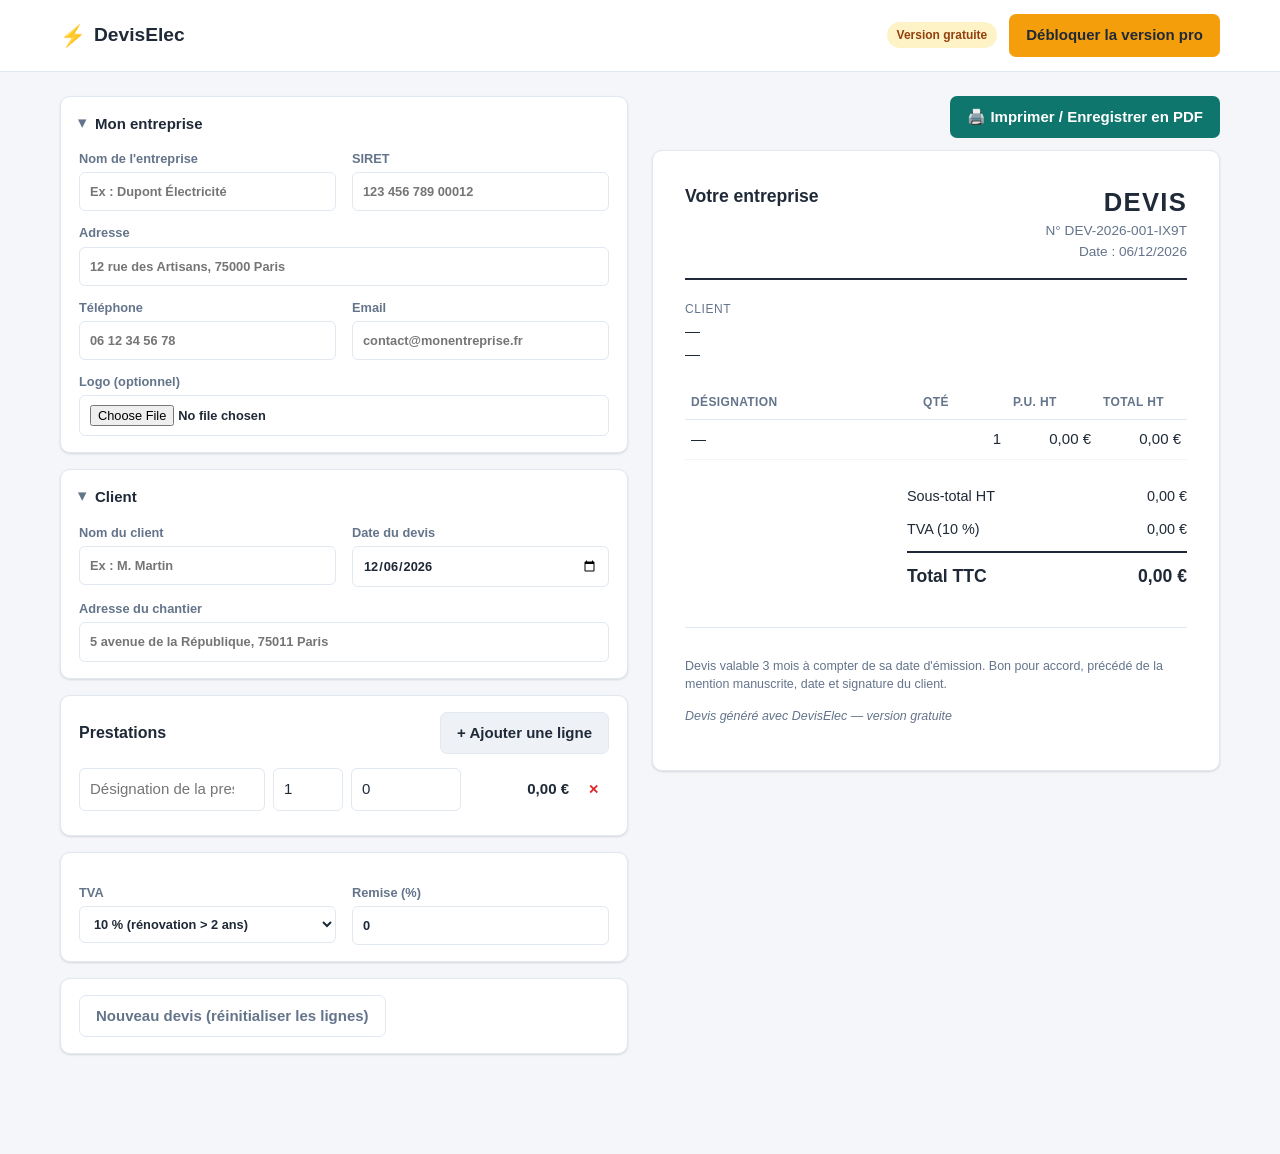
==== app.html @ b97cabdc "Ajouter une vraie page d'accueil (l'outil déménage vers app.html) L'outil était directement servi à " ====
<!DOCTYPE html>
<html lang="fr">
<head>
<meta charset="UTF-8">
<meta name="viewport" content="width=device-width, initial-scale=1.0">
<title>Créer un devis — DevisElec</title>
<meta name="description" content="Créez un devis électricien professionnel en quelques minutes : prestations courantes préremplies, calcul automatique, export PDF.">
<meta http-equiv="Content-Security-Policy" content="default-src 'self'; img-src 'self' data:; style-src 'self'; script-src 'self'; base-uri 'self'; form-action 'none';">
<link rel="icon" href="data:,">
<link rel="stylesheet" href="css/style.css">
<link rel="stylesheet" href="css/print.css" media="print">
</head>
<body>

<header class="topbar no-print">
  <div class="topbar-inner">
    <a class="brand" href="index.html">
      <span class="brand-mark">⚡</span>
      <span class="brand-name">DevisElec</span>
    </a>
    <div class="topbar-actions">
      <span id="unlock-status" class="badge badge-free">Version gratuite</span>
      <button id="btn-unlock" class="btn btn-accent">Débloquer la version pro</button>
    </div>
  </div>
</header>

<main class="layout">

  <section class="panel form-panel no-print">

    <details class="card" id="card-entreprise" open>
      <summary>Mon entreprise</summary>
      <div class="card-body grid-2">
        <label>Nom de l'entreprise
          <input type="text" id="ent-nom" placeholder="Ex : Dupont Électricité">
        </label>
        <label>SIRET
          <input type="text" id="ent-siret" placeholder="123 456 789 00012">
        </label>
        <label class="span-2">Adresse
          <input type="text" id="ent-adresse" placeholder="12 rue des Artisans, 75000 Paris">
        </label>
        <label>Téléphone
          <input type="tel" id="ent-tel" placeholder="06 12 34 56 78">
        </label>
        <label>Email
          <input type="email" id="ent-email" placeholder="contact@monentreprise.fr">
        </label>
        <label class="span-2">Logo (optionnel)
          <input type="file" id="ent-logo" accept="image/*">
        </label>
      </div>
    </details>

    <details class="card" id="card-client" open>
      <summary>Client</summary>
      <div class="card-body grid-2">
        <label>Nom du client
          <input type="text" id="cli-nom" placeholder="Ex : M. Martin">
        </label>
        <label>Date du devis
          <input type="date" id="devis-date">
        </label>
        <label class="span-2">Adresse du chantier
          <input type="text" id="cli-adresse" placeholder="5 avenue de la République, 75011 Paris">
        </label>
      </div>
    </details>

    <div class="card">
      <div class="card-header-row">
        <h2>Prestations</h2>
        <button id="btn-add-ligne" class="btn btn-secondary">+ Ajouter une ligne</button>
      </div>
      <div class="card-body">
        <datalist id="prestations-courantes"></datalist>
        <div id="lignes-container" class="lignes-container"></div>
      </div>
    </div>

    <div class="card">
      <div class="card-body grid-2">
        <label>TVA
          <select id="tva-taux">
            <option value="20">20 % (standard / neuf)</option>
            <option value="10" selected>10 % (rénovation &gt; 2 ans)</option>
            <option value="5.5">5,5 % (amélioration énergétique)</option>
            <option value="0">0 % (auto-liquidation / export)</option>
          </select>
        </label>
        <label>Remise (%)
          <input type="number" id="remise" value="0" min="0" max="100" step="0.5">
        </label>
      </div>
    </div>

    <div class="card">
      <button id="btn-reset" class="btn btn-ghost">Nouveau devis (réinitialiser les lignes)</button>
    </div>

  </section>

  <section class="panel preview-panel">
    <div class="preview-toolbar no-print">
      <button id="btn-print" class="btn btn-primary">🖨️ Imprimer / Enregistrer en PDF</button>
    </div>

    <article id="devis-preview" class="devis-doc">
      <header class="doc-header">
        <div class="doc-emetteur">
          <img id="preview-logo" class="doc-logo" alt="" hidden>
          <div class="doc-emetteur-nom" id="preview-ent-nom">Votre entreprise</div>
          <div class="doc-emetteur-details" id="preview-ent-details"></div>
        </div>
        <div class="doc-titre">
          <h1>DEVIS</h1>
          <div id="preview-numero">N° —</div>
          <div id="preview-date">Date : —</div>
        </div>
      </header>

      <section class="doc-client">
        <div class="doc-client-label">Client</div>
        <div id="preview-cli-nom">—</div>
        <div id="preview-cli-adresse">—</div>
      </section>

      <table class="doc-table">
        <thead>
          <tr>
            <th class="col-designation">Désignation</th>
            <th class="col-qte">Qté</th>
            <th class="col-pu">P.U. HT</th>
            <th class="col-total">Total HT</th>
          </tr>
        </thead>
        <tbody id="preview-lignes"></tbody>
      </table>

      <section class="doc-totaux">
        <div class="doc-totaux-row"><span>Sous-total HT</span><span id="preview-sous-total">0,00 €</span></div>
        <div class="doc-totaux-row" id="preview-remise-row" hidden><span>Remise</span><span id="preview-remise">0,00 €</span></div>
        <div class="doc-totaux-row"><span id="preview-tva-label">TVA (10 %)</span><span id="preview-tva">0,00 €</span></div>
        <div class="doc-totaux-row doc-total-final"><span>Total TTC</span><span id="preview-total-ttc">0,00 €</span></div>
      </section>

      <footer class="doc-footer">
        <p>Devis valable 3 mois à compter de sa date d'émission. Bon pour accord, précédé de la mention manuscrite, date et signature du client.</p>
        <p id="preview-watermark" class="watermark">Devis généré avec DevisElec — version gratuite</p>
      </footer>
    </article>
  </section>

</main>

<dialog id="dialog-unlock">
  <div class="dialog-body">
    <h2>Débloquer DevisElec</h2>
    <p>La version gratuite ajoute une mention « généré avec DevisElec » en bas de vos devis. Débloquez le compte pour la retirer définitivement, sur ce navigateur.</p>
    <p class="price">19 € <span>paiement unique</span></p>
    <a id="lien-stripe-unlock" class="btn btn-accent" href="#" target="_blank" rel="noopener">Débloquer maintenant</a>
    <button id="dialog-unlock-close" class="btn btn-ghost">Fermer</button>
    <p class="fine-print">Paiement sécurisé par Stripe. Après paiement, vous revenez automatiquement ici et la version pro est activée sur ce navigateur.</p>
  </div>
</dialog>

<script src="js/security.js"></script>
<script src="js/storage.js"></script>
<script src="js/app.js"></script>
</body>
</html>
---- css/style.css ----
:root {
  --bg: #f4f6f9;
  --panel: #ffffff;
  --border: #e2e8f0;
  --text: #1f2937;
  --text-muted: #64748b;
  --accent: #0f766e;
  --accent-dark: #0b5c56;
  --accent-contrast: #ffffff;
  --danger: #dc2626;
  --radius: 10px;
  --shadow: 0 1px 3px rgba(15, 23, 42, 0.08), 0 1px 2px rgba(15, 23, 42, 0.06);
}

* { box-sizing: border-box; }

[hidden] { display: none !important; }

body {
  margin: 0;
  font-family: -apple-system, "Segoe UI", Roboto, Arial, sans-serif;
  background: var(--bg);
  color: var(--text);
  font-size: 15px;
  line-height: 1.5;
}

h1, h2 { margin: 0; }

/* Topbar */
.topbar {
  background: var(--panel);
  border-bottom: 1px solid var(--border);
  position: sticky;
  top: 0;
  z-index: 10;
}
.topbar-inner {
  max-width: 1200px;
  margin: 0 auto;
  padding: 14px 20px;
  display: flex;
  align-items: center;
  justify-content: space-between;
}
.brand { display: flex; align-items: center; gap: 8px; font-weight: 700; font-size: 1.2rem; color: inherit; text-decoration: none; }
.brand-mark { font-size: 1.3rem; }
.topbar-actions { display: flex; align-items: center; gap: 12px; }

.badge {
  font-size: 0.75rem;
  font-weight: 600;
  padding: 4px 10px;
  border-radius: 999px;
}
.badge-free { background: #fef3c7; color: #92400e; }
.badge-pro { background: #d1fae5; color: #065f46; }

/* Layout */
.layout {
  max-width: 1200px;
  margin: 24px auto;
  padding: 0 20px 60px;
  display: grid;
  grid-template-columns: minmax(0, 1fr) minmax(0, 1fr);
  gap: 24px;
  align-items: start;
}
@media (max-width: 900px) {
  .layout { grid-template-columns: 1fr; }
}

.panel { min-width: 0; }

/* Cards */
.card {
  background: var(--panel);
  border: 1px solid var(--border);
  border-radius: var(--radius);
  box-shadow: var(--shadow);
  margin-bottom: 16px;
  padding: 16px 18px;
}
.card > summary {
  cursor: pointer;
  font-weight: 600;
  list-style: none;
  display: flex;
  align-items: center;
}
.card > summary::-webkit-details-marker { display: none; }
.card > summary::before {
  content: "▸";
  display: inline-block;
  margin-right: 8px;
  transition: transform 0.15s ease;
  color: var(--text-muted);
}
details[open] > summary::before { transform: rotate(90deg); }
.card-body { margin-top: 14px; }
.card-header-row {
  display: flex;
  align-items: center;
  justify-content: space-between;
  margin-bottom: 4px;
}
.card-header-row h2 { font-size: 1rem; }

.grid-2 {
  display: grid;
  grid-template-columns: 1fr 1fr;
  gap: 12px 16px;
}
.span-2 { grid-column: 1 / -1; }
@media (max-width: 560px) {
  .grid-2 { grid-template-columns: 1fr; }
}

label {
  display: flex;
  flex-direction: column;
  gap: 4px;
  font-size: 0.8rem;
  font-weight: 600;
  color: var(--text-muted);
}
input, select {
  font: inherit;
  padding: 9px 10px;
  border: 1px solid var(--border);
  border-radius: 6px;
  color: var(--text);
  background: #fff;
}
input:focus, select:focus {
  outline: 2px solid var(--accent);
  outline-offset: -1px;
}

/* Buttons */
.btn {
  font: inherit;
  font-weight: 600;
  padding: 9px 16px;
  border-radius: 7px;
  border: 1px solid transparent;
  cursor: pointer;
  text-decoration: none;
  display: inline-flex;
  align-items: center;
  gap: 6px;
}
.btn-primary { background: var(--accent); color: var(--accent-contrast); }
.btn-primary:hover { background: var(--accent-dark); }
.btn-accent { background: #f59e0b; color: #1f2937; }
.btn-accent:hover { background: #d97706; color: #fff; }
.btn-secondary { background: #eef2f7; color: var(--text); border-color: var(--border); }
.btn-secondary:hover { background: #e2e8f0; }
.btn-ghost { background: transparent; color: var(--text-muted); border-color: var(--border); }
.btn-ghost:hover { background: #f1f5f9; }
.btn-danger-ghost { background: transparent; color: var(--danger); border: none; padding: 4px 8px; font-weight: 700; }

/* Lignes de prestations */
.ligne-row {
  display: grid;
  grid-template-columns: minmax(0, 1fr) 70px 110px 100px 32px;
  gap: 8px;
  align-items: center;
  margin-bottom: 8px;
}
.ligne-row input { width: 100%; }
.ligne-total { text-align: right; font-weight: 600; font-variant-numeric: tabular-nums; }
@media (max-width: 560px) {
  .ligne-row { grid-template-columns: 1fr; }
  .ligne-total { text-align: left; }
}

/* Preview / devis document */
.preview-toolbar { margin-bottom: 12px; display: flex; justify-content: flex-end; }

.devis-doc {
  background: #fff;
  border: 1px solid var(--border);
  border-radius: var(--radius);
  box-shadow: var(--shadow);
  padding: 32px;
}
.doc-header {
  display: flex;
  justify-content: space-between;
  align-items: flex-start;
  border-bottom: 2px solid var(--text);
  padding-bottom: 16px;
  margin-bottom: 20px;
  gap: 16px;
}
.doc-logo { max-height: 60px; max-width: 180px; margin-bottom: 8px; }
/* min-width: 0 nécessaire : sans ça, un enfant flex ne rétrécit jamais sous la largeur de son
   contenu non cassable, même avec overflow-wrap — un nom d'entreprise collé sans espace poussait
   toute la page en largeur (constaté : ~3460px de débordement avec 320 caractères). */
.doc-emetteur { min-width: 0; }
.doc-emetteur-nom { font-weight: 700; font-size: 1.1rem; overflow-wrap: break-word; }
.doc-emetteur-details { color: var(--text-muted); font-size: 0.85rem; white-space: pre-line; overflow-wrap: break-word; }
.doc-titre { text-align: right; }
.doc-titre h1 { font-size: 1.6rem; letter-spacing: 0.05em; }
.doc-titre div { color: var(--text-muted); font-size: 0.85rem; }

.doc-client { margin-bottom: 20px; }
.doc-client-label { font-size: 0.75rem; text-transform: uppercase; letter-spacing: 0.05em; color: var(--text-muted); margin-bottom: 2px; }

/* table-layout: fixed + largeurs figées sur les 3 colonnes numériques : sans ça, une désignation
   avec un mot très long (sans espace) pousse toute la table au-delà de la largeur imprimable et
   les colonnes numériques disparaissent hors page en PDF (constaté avec un token de 100+ caractères). */
.doc-table { width: 100%; border-collapse: collapse; margin-bottom: 20px; table-layout: fixed; overflow-wrap: break-word; }
.doc-table th {
  text-align: left;
  font-size: 0.75rem;
  text-transform: uppercase;
  letter-spacing: 0.03em;
  color: var(--text-muted);
  border-bottom: 1px solid var(--border);
  padding: 8px 6px;
}
.doc-table td { padding: 8px 6px; border-bottom: 1px solid #f1f5f9; }
.col-designation { overflow-wrap: break-word; word-break: break-word; }
.col-qte, .col-pu, .col-total { text-align: right; white-space: nowrap; width: 90px; }
/* Sous ~600px, les 3 colonnes numériques à 90px ne laissent presque plus de place à la
   désignation (constaté : "DÉSIGNATION" s'empilait lettre par lettre sur mobile, 375px). Doit
   rester APRÈS la règle de base ci-dessus : même sélecteur, même spécificité, l'ordre décide. */
@media (max-width: 600px) {
  .doc-table { font-size: 0.82rem; }
  .doc-table th, .doc-table td { padding: 6px 4px; }
  .col-qte, .col-pu, .col-total { width: 52px; }
}

.doc-totaux { margin-left: auto; width: 280px; }
.doc-totaux-row { display: flex; justify-content: space-between; padding: 6px 0; font-size: 0.9rem; }
.doc-total-final { border-top: 2px solid var(--text); margin-top: 4px; padding-top: 10px; font-weight: 700; font-size: 1.1rem; }

.doc-footer { margin-top: 32px; padding-top: 16px; border-top: 1px solid var(--border); font-size: 0.78rem; color: var(--text-muted); }
.watermark { font-style: italic; margin-top: 8px; }

/* Dialog */
dialog {
  border: none;
  border-radius: var(--radius);
  box-shadow: 0 20px 40px rgba(0,0,0,0.2);
  padding: 0;
  max-width: 420px;
  width: 92%;
}
dialog::backdrop { background: rgba(15, 23, 42, 0.5); }
.dialog-body { padding: 24px; display: flex; flex-direction: column; gap: 12px; }
.dialog-body .price { font-size: 1.6rem; font-weight: 700; }
.dialog-body .price span { font-size: 0.75rem; font-weight: 400; color: var(--text-muted); }
.dialog-body .fine-print { font-size: 0.75rem; color: var(--text-muted); }

.no-print {}
---- css/print.css ----
body * { visibility: hidden; }

#devis-preview, #devis-preview * { visibility: visible; }

.no-print { display: none !important; }

#devis-preview {
  position: absolute;
  top: 0;
  left: 0;
  width: 100%;
  border: none;
  box-shadow: none;
  padding: 0;
  margin: 0;
}

body.unlocked #devis-preview .watermark {
  display: none;
}

/* Sans ça, un devis de 15 lignes coupe le bloc totaux en deux (sous-total en bas de page 1,
   TVA/total seuls en haut d'une page 2 quasi vide), et un devis de 60 lignes rejette le
   filigrane seul sur une 4e page pour une ligne de texte. Constaté en PDF réel, pas en aperçu écran. */
.doc-totaux, .doc-footer {
  break-inside: avoid;
}

@page {
  margin: 16mm;
}
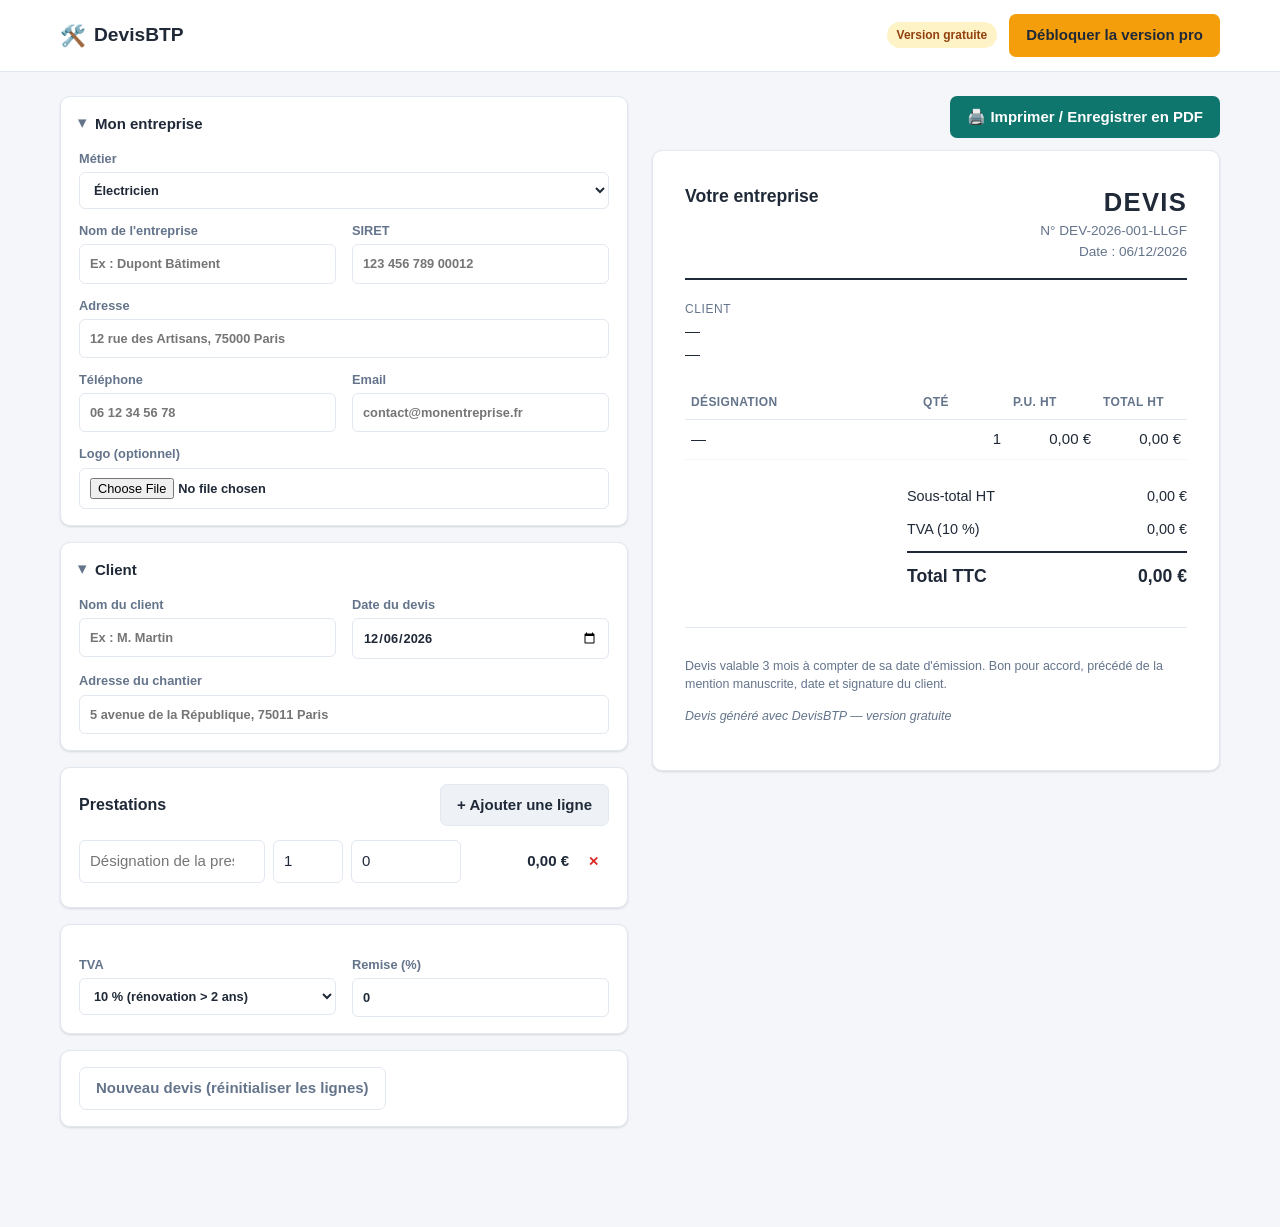
==== commit 033ffb87: "Généraliser à tous les corps de métier du BTP (DevisElec devient DevisBTP) Rien dans l'architecture " ====
--- a/app.html
+++ b/app.html
@@ -3,8 +3,8 @@
 <head>
 <meta charset="UTF-8">
 <meta name="viewport" content="width=device-width, initial-scale=1.0">
-<title>Créer un devis — DevisElec</title>
-<meta name="description" content="Créez un devis électricien professionnel en quelques minutes : prestations courantes préremplies, calcul automatique, export PDF.">
+<title>Créer un devis — DevisBTP</title>
+<meta name="description" content="Créez un devis professionnel en quelques minutes, quel que soit votre métier du bâtiment : prestations courantes préremplies, calcul automatique, export PDF.">
 <meta http-equiv="Content-Security-Policy" content="default-src 'self'; img-src 'self' data:; style-src 'self'; script-src 'self'; base-uri 'self'; form-action 'none';">
 <link rel="icon" href="data:,">
 <link rel="stylesheet" href="css/style.css">
@@ -15,8 +15,8 @@
 <header class="topbar no-print">
   <div class="topbar-inner">
     <a class="brand" href="index.html">
-      <span class="brand-mark">⚡</span>
-      <span class="brand-name">DevisElec</span>
+      <span class="brand-mark">🛠️</span>
+      <span class="brand-name">DevisBTP</span>
     </a>
     <div class="topbar-actions">
       <span id="unlock-status" class="badge badge-free">Version gratuite</span>
@@ -32,8 +32,11 @@
     <details class="card" id="card-entreprise" open>
       <summary>Mon entreprise</summary>
       <div class="card-body grid-2">
+        <label class="span-2">Métier
+          <select id="metier"></select>
+        </label>
         <label>Nom de l'entreprise
-          <input type="text" id="ent-nom" placeholder="Ex : Dupont Électricité">
+          <input type="text" id="ent-nom" placeholder="Ex : Dupont Bâtiment">
         </label>
         <label>SIRET
           <input type="text" id="ent-siret" placeholder="123 456 789 00012">
@@ -147,7 +150,7 @@
 
       <footer class="doc-footer">
         <p>Devis valable 3 mois à compter de sa date d'émission. Bon pour accord, précédé de la mention manuscrite, date et signature du client.</p>
-        <p id="preview-watermark" class="watermark">Devis généré avec DevisElec — version gratuite</p>
+        <p id="preview-watermark" class="watermark">Devis généré avec DevisBTP — version gratuite</p>
       </footer>
     </article>
   </section>
@@ -156,8 +159,8 @@
 
 <dialog id="dialog-unlock">
   <div class="dialog-body">
-    <h2>Débloquer DevisElec</h2>
-    <p>La version gratuite ajoute une mention « généré avec DevisElec » en bas de vos devis. Débloquez le compte pour la retirer définitivement, sur ce navigateur.</p>
+    <h2>Débloquer DevisBTP</h2>
+    <p>La version gratuite ajoute une mention « généré avec DevisBTP » en bas de vos devis. Débloquez le compte pour la retirer définitivement, sur ce navigateur.</p>
     <p class="price">19 € <span>paiement unique</span></p>
     <a id="lien-stripe-unlock" class="btn btn-accent" href="#" target="_blank" rel="noopener">Débloquer maintenant</a>
     <button id="dialog-unlock-close" class="btn btn-ghost">Fermer</button>
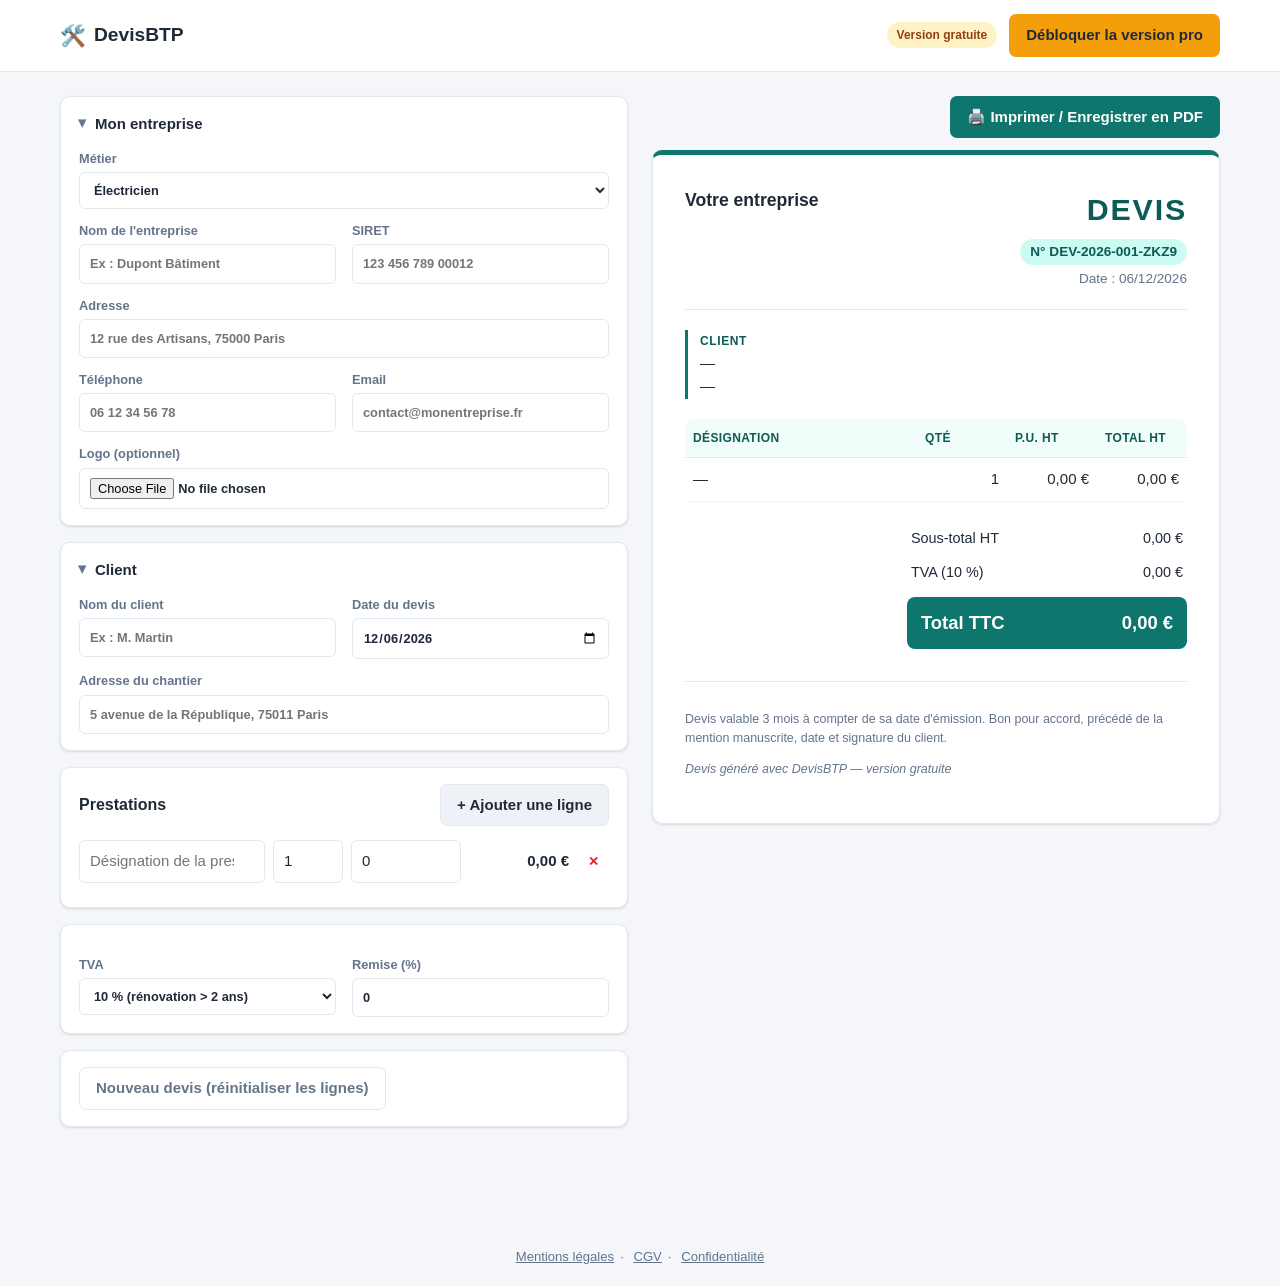
==== commit b397ddad: "Pages légales + référencement (SEO) — préparer la vraie mise en vente Deux manques bloquaient une vr" ====
--- a/app.html
+++ b/app.html
@@ -5,8 +5,18 @@
 <meta name="viewport" content="width=device-width, initial-scale=1.0">
 <title>Créer un devis — DevisBTP</title>
 <meta name="description" content="Créez un devis professionnel en quelques minutes, quel que soit votre métier du bâtiment : prestations courantes préremplies, calcul automatique, export PDF.">
+<link rel="canonical" href="https://demooo92000.github.io/devis-btp/app.html">
+<meta property="og:type" content="website">
+<meta property="og:site_name" content="DevisBTP">
+<meta property="og:title" content="Créer un devis — DevisBTP">
+<meta property="og:description" content="Prestations préremplies pour votre métier du bâtiment, calcul automatique, export PDF. Gratuit pour commencer.">
+<meta property="og:image" content="https://demooo92000.github.io/devis-btp/og-image.png">
+<meta property="og:url" content="https://demooo92000.github.io/devis-btp/app.html">
+<meta property="og:locale" content="fr_FR">
+<meta name="twitter:card" content="summary_large_image">
+<meta name="twitter:image" content="https://demooo92000.github.io/devis-btp/og-image.png">
 <meta http-equiv="Content-Security-Policy" content="default-src 'self'; img-src 'self' data:; style-src 'self'; script-src 'self'; base-uri 'self'; form-action 'none';">
-<link rel="icon" href="data:,">
+<link rel="icon" href="favicon.svg" type="image/svg+xml">
 <link rel="stylesheet" href="css/style.css">
 <link rel="stylesheet" href="css/print.css" media="print">
 </head>
@@ -157,6 +167,12 @@
 
 </main>
 
+<footer class="legal-footer-nav no-print">
+  <a href="mentions-legales.html">Mentions légales</a><span>·</span>
+  <a href="cgv.html">CGV</a><span>·</span>
+  <a href="confidentialite.html">Confidentialité</a>
+</footer>
+
 <dialog id="dialog-unlock">
   <div class="dialog-body">
     <h2>Débloquer DevisBTP</h2>
--- a/css/style.css
+++ b/css/style.css
@@ -181,6 +181,7 @@
 .devis-doc {
   background: #fff;
   border: 1px solid var(--border);
+  border-top: 5px solid var(--accent);
   border-radius: var(--radius);
   box-shadow: var(--shadow);
   padding: 32px;
@@ -189,8 +190,8 @@
   display: flex;
   justify-content: space-between;
   align-items: flex-start;
-  border-bottom: 2px solid var(--text);
-  padding-bottom: 16px;
+  border-bottom: 1px solid var(--border);
+  padding-bottom: 20px;
   margin-bottom: 20px;
   gap: 16px;
 }
@@ -202,11 +203,24 @@
 .doc-emetteur-nom { font-weight: 700; font-size: 1.1rem; overflow-wrap: break-word; }
 .doc-emetteur-details { color: var(--text-muted); font-size: 0.85rem; white-space: pre-line; overflow-wrap: break-word; }
 .doc-titre { text-align: right; }
-.doc-titre h1 { font-size: 1.6rem; letter-spacing: 0.05em; }
+.doc-titre h1 { font-size: 1.9rem; letter-spacing: 0.06em; color: var(--accent-dark); }
 .doc-titre div { color: var(--text-muted); font-size: 0.85rem; }
-
-.doc-client { margin-bottom: 20px; }
-.doc-client-label { font-size: 0.75rem; text-transform: uppercase; letter-spacing: 0.05em; color: var(--text-muted); margin-bottom: 2px; }
+.doc-titre div:first-of-type {
+  display: inline-block;
+  background: #ccfbf1;
+  color: var(--accent-dark);
+  font-weight: 600;
+  padding: 3px 10px;
+  border-radius: 999px;
+  margin: 6px 0 4px;
+}
+
+.doc-client {
+  margin-bottom: 20px;
+  border-left: 3px solid var(--accent);
+  padding: 2px 0 2px 12px;
+}
+.doc-client-label { font-size: 0.75rem; text-transform: uppercase; letter-spacing: 0.05em; color: var(--accent-dark); font-weight: 700; margin-bottom: 2px; }
 
 /* table-layout: fixed + largeurs figées sur les 3 colonnes numériques : sans ça, une désignation
    avec un mot très long (sans espace) pousse toute la table au-delà de la largeur imprimable et
@@ -217,11 +231,15 @@
   font-size: 0.75rem;
   text-transform: uppercase;
   letter-spacing: 0.03em;
-  color: var(--text-muted);
+  color: var(--accent-dark);
+  background: #f0fdfa;
   border-bottom: 1px solid var(--border);
-  padding: 8px 6px;
-}
-.doc-table td { padding: 8px 6px; border-bottom: 1px solid #f1f5f9; }
+  padding: 10px 8px;
+}
+.doc-table th:first-child { border-radius: 8px 0 0 8px; }
+.doc-table th:last-child { border-radius: 0 8px 8px 0; }
+.doc-table td { padding: 10px 8px; border-bottom: 1px solid #f1f5f9; }
+.doc-table tbody tr:nth-child(even) { background: #fafbfc; }
 .col-designation { overflow-wrap: break-word; word-break: break-word; }
 .col-qte, .col-pu, .col-total { text-align: right; white-space: nowrap; width: 90px; }
 /* Sous ~600px, les 3 colonnes numériques à 90px ne laissent presque plus de place à la
@@ -234,8 +252,16 @@
 }
 
 .doc-totaux { margin-left: auto; width: 280px; }
-.doc-totaux-row { display: flex; justify-content: space-between; padding: 6px 0; font-size: 0.9rem; }
-.doc-total-final { border-top: 2px solid var(--text); margin-top: 4px; padding-top: 10px; font-weight: 700; font-size: 1.1rem; }
+.doc-totaux-row { display: flex; justify-content: space-between; padding: 6px 4px; font-size: 0.9rem; }
+.doc-total-final {
+  background: var(--accent);
+  color: #fff;
+  margin-top: 8px;
+  padding: 12px 14px;
+  border-radius: 8px;
+  font-weight: 700;
+  font-size: 1.15rem;
+}
 
 .doc-footer { margin-top: 32px; padding-top: 16px; border-top: 1px solid var(--border); font-size: 0.78rem; color: var(--text-muted); }
 .watermark { font-style: italic; margin-top: 8px; }
@@ -255,4 +281,14 @@
 .dialog-body .price span { font-size: 0.75rem; font-weight: 400; color: var(--text-muted); }
 .dialog-body .fine-print { font-size: 0.75rem; color: var(--text-muted); }
 
+.legal-footer-nav {
+  text-align: center;
+  padding: 20px;
+  font-size: 0.82rem;
+  color: var(--text-muted);
+}
+.legal-footer-nav a { color: var(--text-muted); }
+.legal-footer-nav a:hover { color: var(--accent); }
+.legal-footer-nav span { margin: 0 6px; }
+
 .no-print {}
--- a/css/print.css
+++ b/css/print.css
@@ -10,9 +10,20 @@
   left: 0;
   width: 100%;
   border: none;
+  border-top: 4px solid var(--accent); /* le fin liseré de couleur en haut du document survit à
+    l'impression ; le reste (bordure grise, ombre) n'a pas sa place sur une page imprimée */
   box-shadow: none;
   padding: 0;
+  padding-top: 16px;
   margin: 0;
+}
+
+/* Sans ça, les navigateurs suppriment par défaut les couleurs de fond à l'impression pour
+   économiser l'encre — le liseré ci-dessus, l'en-tête de tableau et le total mis en avant
+   ressortiraient tout blancs sur le PDF exporté. */
+#devis-preview, #devis-preview * {
+  -webkit-print-color-adjust: exact;
+  print-color-adjust: exact;
 }
 
 body.unlocked #devis-preview .watermark {
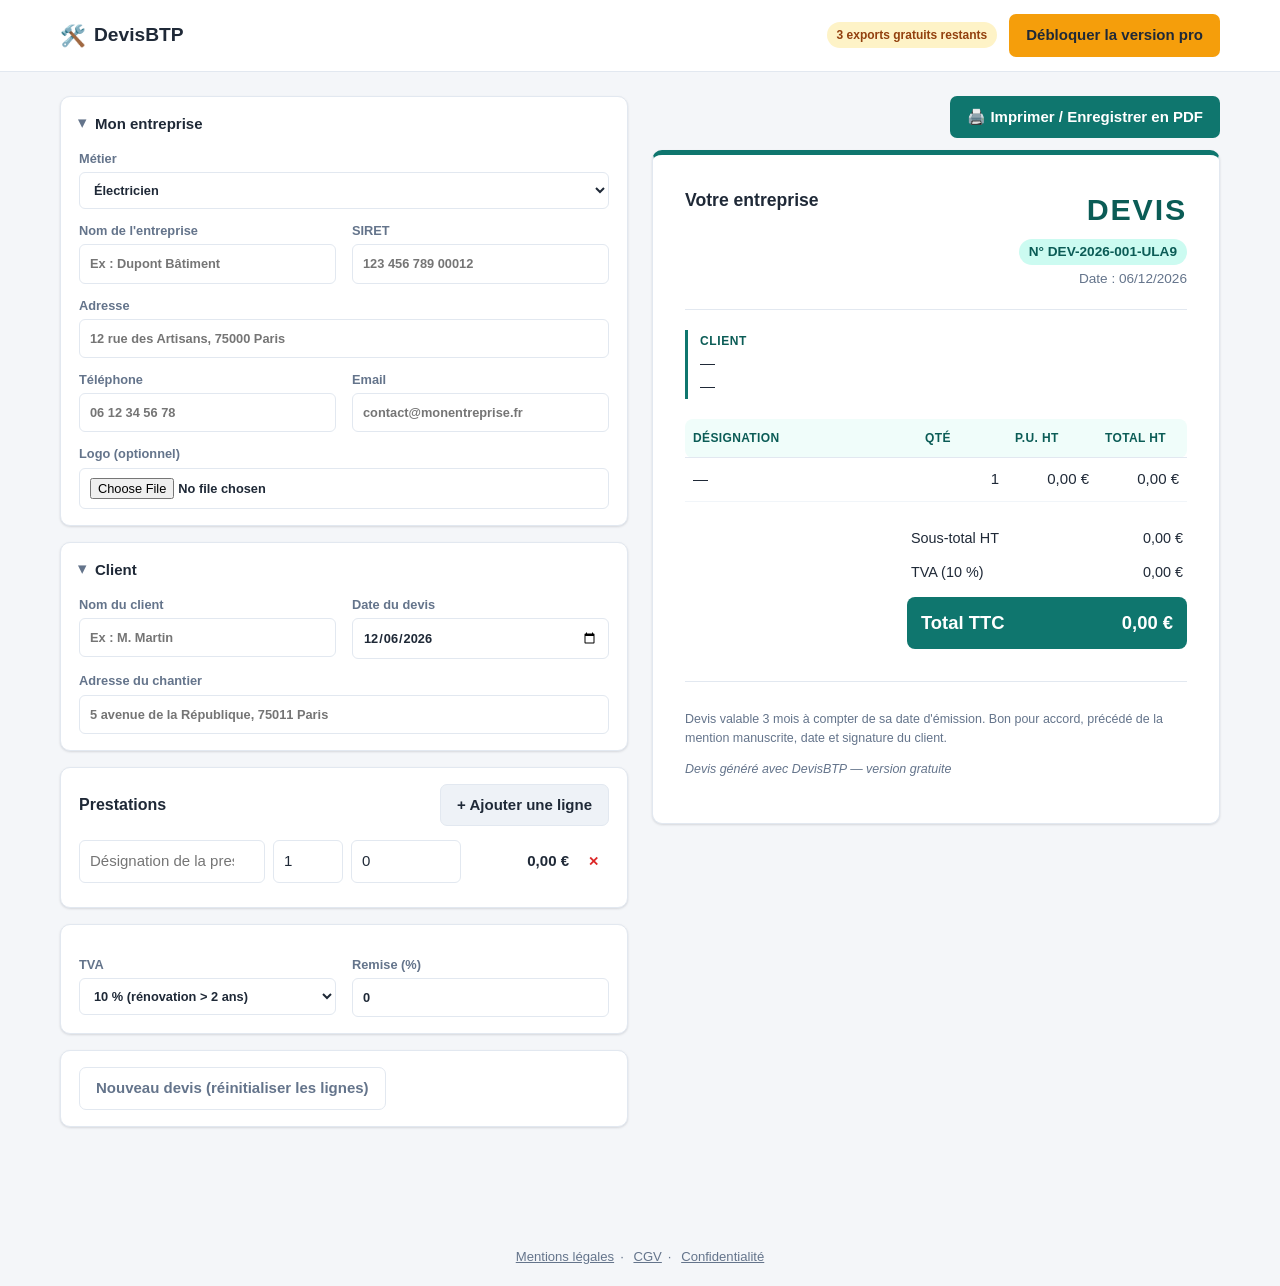
==== commit 7f11edda: "Remplacer le déclencheur d'achat cosmétique par un vrai palier quantitatif La mention "généré avec D" ====
--- a/app.html
+++ b/app.html
@@ -176,7 +176,7 @@
 <dialog id="dialog-unlock">
   <div class="dialog-body">
     <h2>Débloquer DevisBTP</h2>
-    <p>La version gratuite ajoute une mention « généré avec DevisBTP » en bas de vos devis. Débloquez le compte pour la retirer définitivement, sur ce navigateur.</p>
+    <p id="dialog-unlock-message">La version gratuite permet 3 exports PDF. Débloquez l'illimité et retirez la mention « généré avec DevisBTP », définitivement, sur ce navigateur.</p>
     <p class="price">19 € <span>paiement unique</span></p>
     <a id="lien-stripe-unlock" class="btn btn-accent" href="#" target="_blank" rel="noopener">Débloquer maintenant</a>
     <button id="dialog-unlock-close" class="btn btn-ghost">Fermer</button>
--- a/css/style.css
+++ b/css/style.css
@@ -55,6 +55,11 @@
 }
 .badge-free { background: #fef3c7; color: #92400e; }
 .badge-pro { background: #d1fae5; color: #065f46; }
+@media (max-width: 480px) {
+  /* Le texte du badge varie ("3 exports gratuits restants") : sur très petit écran, il tient
+     mieux sur 2 lignes avec une police réduite plutôt que sur 3 lignes à taille normale. */
+  .badge { font-size: 0.68rem; padding: 4px 8px; line-height: 1.3; text-align: center; }
+}
 
 /* Layout */
 .layout {
